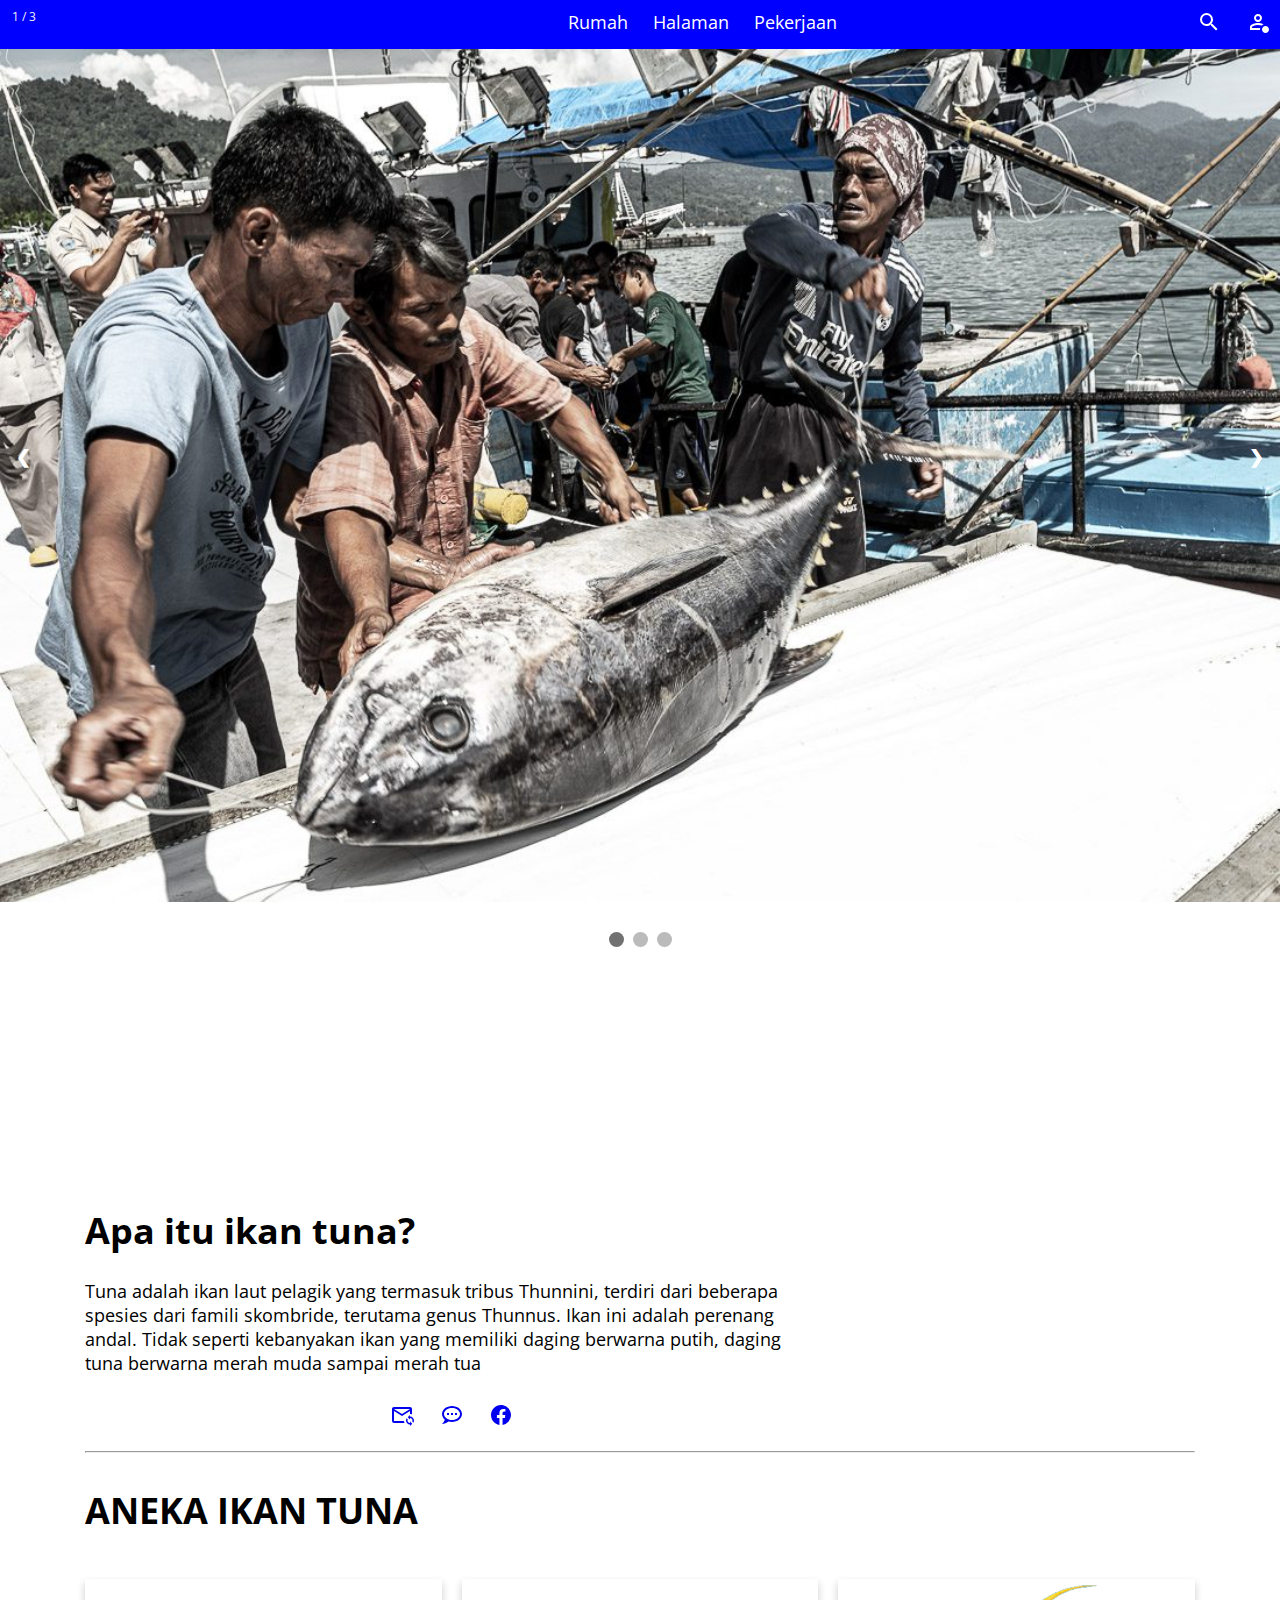
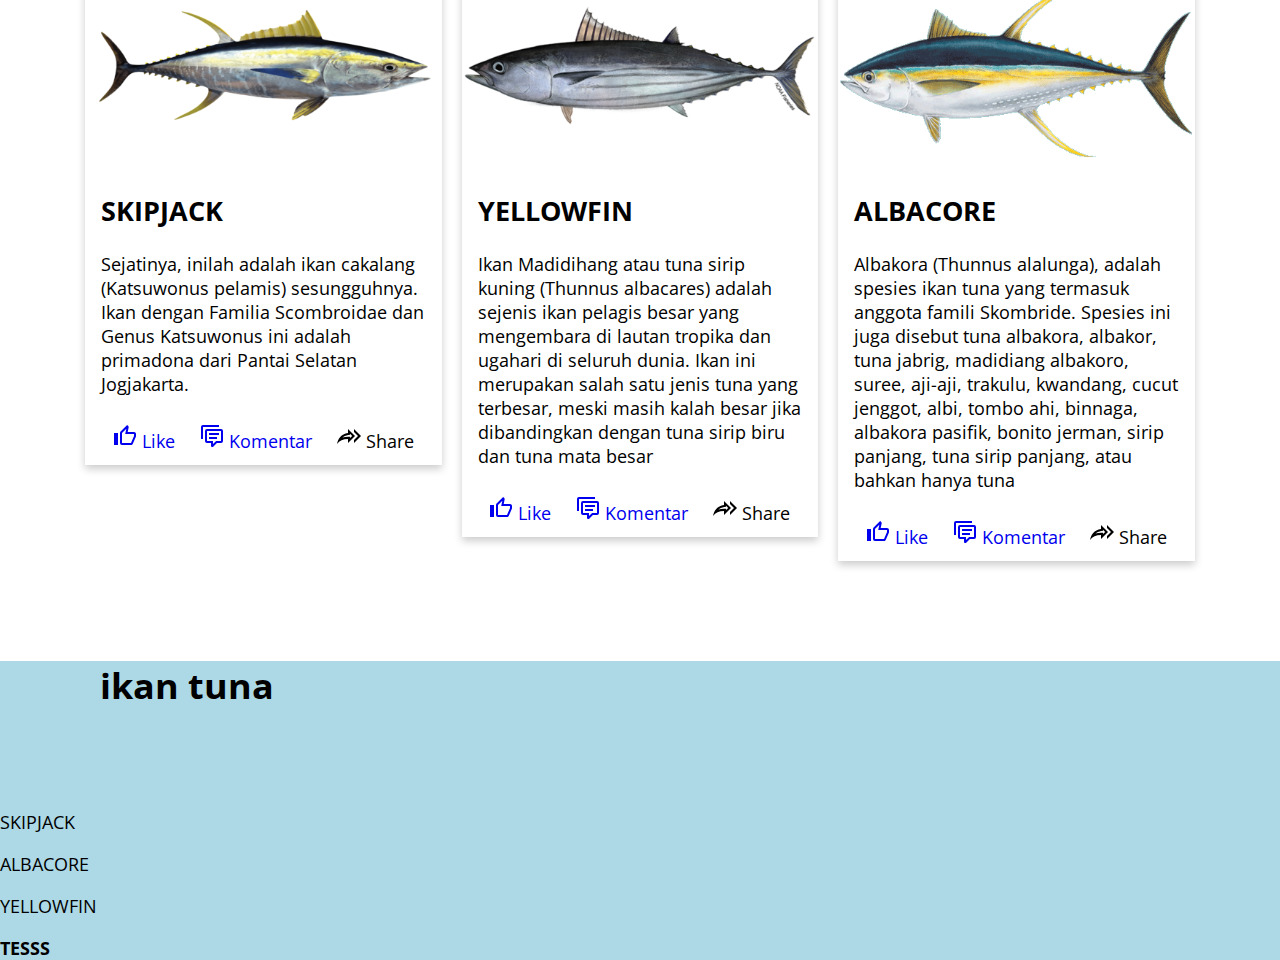
==== index.html @ e941febb "first commit" ====
<!DOCTYPE html>
<html lang="en">
<head>
    <meta charset="UTF-8">
    <meta http-equiv="X-UA-Compatible" content="IE=edge">
    <meta name="viewport" content="width=device-width, initial-scale=1.0">
    <title>MENGENAL TUNA</title>
    <link rel="stylesheet" href="style_saya.css">
</head>
<body>
    <svg xmlns="http://www.w3.org/2000/svg" style="display:none;">
        <symbol id="email" viewBox="0 0 24 24">
            <path fill="currentColor" d="M3 4C1.9 4 1 4.9 1 6V18C1 19.1 1.9 20 3 20H13.5A6.5 6.5 0 0 1 13 18H3V8L11 13L19 8V11A6.5 6.5 0 0 1 19.5 11A6.5 6.5 0 0 1 21 11.18V6C21 4.9 20.1 4 19 4H3M3 6H19L11 11L3 6M19 12L16.75 14.25L19 16.5V15C20.38 15 21.5 16.12 21.5 17.5C21.5 17.9 21.41 18.28 21.24 18.62L22.33 19.71C22.75 19.08 23 18.32 23 17.5C23 15.29 21.21 13.5 19 13.5V12M15.67 15.29C15.25 15.92 15 16.68 15 17.5C15 19.71 16.79 21.5 19 21.5V23L21.25 20.75L19 18.5V20C17.62 20 16.5 18.88 16.5 17.5C16.5 17.1 16.59 16.72 16.76 16.38L15.67 15.29Z" />
        </symbol>
        <symbol id="facebook" viewBox="0 0 24 24">
            <path fill="currentColor" d="M12 2.04C6.5 2.04 2 6.53 2 12.06C2 17.06 5.66 21.21 10.44 21.96V14.96H7.9V12.06H10.44V9.85C10.44 7.34 11.93 5.96 14.22 5.96C15.31 5.96 16.45 6.15 16.45 6.15V8.62H15.19C13.95 8.62 13.56 9.39 13.56 10.18V12.06H16.34L15.89 14.96H13.56V21.96A10 10 0 0 0 22 12.06C22 6.53 17.5 2.04 12 2.04Z" />
        </symbol>
        <symbol id="whatsapp" viewBox="0 0 24 24">
            <path fill="currentColor" d="M12 3C6.5 3 2 6.58 2 11C2.05 13.15 3.06 15.17 4.75 16.5C4.75 17.1 4.33 18.67 2 21C4.37 20.89 6.64 20 8.47 18.5C9.61 18.83 10.81 19 12 19C17.5 19 22 15.42 22 11S17.5 3 12 3M12 17C7.58 17 4 14.31 4 11S7.58 5 12 5 20 7.69 20 11 16.42 17 12 17M17 12V10H15V12H17M13 12V10H11V12H13M9 12V10H7V12H9Z" />
        </symbol>
        <symbol id="like" viewBox="0 0 24 24">
            <path fill="currentColor" d="M5,9V21H1V9H5M9,21A2,2 0 0,1 7,19V9C7,8.45 7.22,7.95 7.59,7.59L14.17,1L15.23,2.06C15.5,2.33 15.67,2.7 15.67,3.11L15.64,3.43L14.69,8H21C22.11,8 23,8.9 23,10V12C23,12.26 22.95,12.5 22.86,12.73L19.84,19.78C19.54,20.5 18.83,21 18,21H9M9,19H18.03L21,12V10H12.21L13.34,4.68L9,9.03V19Z" />
        </symbol>
        <symbol id="comment" viewBox="0 0 24 24">
            <path fill="currentColor" d="M12,23A1,1 0 0,1 11,22V19H7A2,2 0 0,1 5,17V7A2,2 0 0,1 7,5H21A2,2 0 0,1 23,7V17A2,2 0 0,1 21,19H16.9L13.2,22.71C13,22.89 12.76,23 12.5,23H12M13,17V20.08L16.08,17H21V7H7V17H13M3,15H1V3A2,2 0 0,1 3,1H19V3H3V15M9,9H19V11H9V9M9,13H17V15H9V13Z" />
        </symbol>
        <symbol id="share" viewBox="0 0 24 24">
            <path fill="currentColor" d="M13 9.8V10.7L11.3 10.9C8.7 11.3 6.8 12.3 5.4 13.6C7.1 13.1 8.9 12.8 11 12.8H13V14.1L15.2 12L13 9.8M11 5L18 12L11 19V14.9C6 14.9 2.5 16.5 0 20C1 15 4 10 11 9M17 8V5L24 12L17 19V16L21 12" />
        </symbol>
        <symbol id="search" viewBox="0 0 24 24">
            <path fill="currentColor" d="M9.5,3A6.5,6.5 0 0,1 16,9.5C16,11.11 15.41,12.59 14.44,13.73L14.71,14H15.5L20.5,19L19,20.5L14,15.5V14.71L13.73,14.44C12.59,15.41 11.11,16 9.5,16A6.5,6.5 0 0,1 3,9.5A6.5,6.5 0 0,1 9.5,3M9.5,5C7,5 5,7 5,9.5C5,12 7,14 9.5,14C12,14 14,12 14,9.5C14,7 12,5 9.5,5Z" />
        </symbol>
        <symbol id="user" viewBox="0 0 24 24">
            <path fill="currentColor" d="M14 20H4V17C4 14.3 9.3 13 12 13C13.5 13 15.9 13.4 17.7 14.3C16.9 14.6 16.3 15 15.7 15.5C14.6 15.1 13.3 14.9 12 14.9C9 14.9 5.9 16.4 5.9 17V18.1H14.2C14.1 18.5 14 19 14 19.5V20M23 19.5C23 21.4 21.4 23 19.5 23S16 21.4 16 19.5 17.6 16 19.5 16 23 17.6 23 19.5M12 6C13.1 6 14 6.9 14 8S13.1 10 12 10 10 9.1 10 8 10.9 6 12 6M12 4C9.8 4 8 5.8 8 8S9.8 12 12 12 16 10.2 16 8 14.2 4 12 4Z" />
        </symbol>
    </svg>
    <div class="penampung-full" style="background-color:blue;">
        <div class="baris">
            <div class="kolom-8">
                <ul class="navigasi text-right">
                    <li>
                        <a href="#">Rumah</a>
                    </li>
                    <li>
                        <a href="Halaman.html">Halaman</a>
                    </li>
                    <li>
                        <a href="Pekerjaan.html">Pekerjaan</a>
                    </li>
                </ul>
            </div>
            <div class="kolom-4">
                <ul class="navigasi-icon text-right">
                    <li>
                        <a href="#buka-modal" style="color:white;">
                            <svg width="24" height="24">
                                <use xlink:href="#search" />
                            </svg>
                        </a>
                    </li>
                    <li>
                        <a href="#" style="color:white;">
                            <svg width="24" height="24">
                                <use xlink:href="#user" />
                            </svg>
                        </a>
                        <ul>
                            <li>
                                <a href="#">Register</a>
                            </li>
                            <li>
                                <a href="#">Login</a>
                            </li>
                        </ul>
                    </li>
                </ul>
            </div>
        </div>
    </div> 
    <div class="modal-window" id="buka-modal">
        <div>
            <a href="#tutup-modal" class="modal-close">
                Tutup &times;
            </a>
            <input type="text" placeholder="Cari..." />
        </div>
    </div>
    <div class="header">
 <!--       <div class="title">
                <div class="slideshow-container"> -->
                    <div class="mySlides fade">
                        <div class="numbertext">1 / 3</div>
                        <img src="image/Ikan-Tuna-Padang41d1.jpg" style="width:100%">
                    </div>
                    <div class="mySlides fade">
                        <div class="numbertext">2 / 3</div>
                        <img src="image/Pembongkaran-Tuna-Segar-Bitung.jpg" style="width:100%">
                  </div>
                    <div class="mySlides fade">
                        <div class="numbertext">3 / 3</div>
                        <img src="image/pexels-arthouse-studio-4628207.jpg" style="width:100%">

                    </div>
                    <a class="prev" onclick="plusSlides(-1)">&#10094;</a>
                    <a class="next" onclick="plusSlides(1)">&#10095;</a>
                </div>
            <br>
                    <div style="text-align:center">
                        <span class="dot" onclick="currentSlide(1)"></span>
                        <span class="dot" onclick="currentSlide(2)"></span>
                        <span class="dot" onclick="currentSlide(3)"></span>
                <!--</div>-->

       <!-- </div>-->
    </div>
    <div class="penampung" style="margin-top:10px;">
        <div class="baris">
            <div class="kolom-12 kolom-xl-8">
                <h1 class="ikan">Apa itu ikan tuna?</h1>
                <p>Tuna adalah ikan laut pelagik yang termasuk tribus Thunnini, terdiri dari beberapa spesies dari famili skombride, terutama genus Thunnus. Ikan ini adalah perenang andal. Tidak seperti kebanyakan ikan yang memiliki daging berwarna putih, daging tuna berwarna merah muda sampai merah tua</p>
                <ul class="navigasi-icon text-center">
                    <li>
                        <a href="#">
                            <svg width="24" height="24">
                                <use xlink:href="#email" />
                            </svg>
                        </a>
                    </li>
                    <li>
                        <a href="#">
                            <svg width="24" height="24">
                                <use xlink:href="#whatsapp" />
                            </svg>
                        </a>
                    </li>
                    <li>
                        <a href="#">
                            <svg width="24" height="24">
                                <use xlink:href="#facebook" />
                            </svg>
                        </a>
                    </li>
                </ul>
            </div>
            <!--<div class="kolom-12 kolom-xl-4">
               <img class="img-bulat" src="image/fotoku1.png" alt="" style="width:320px; height: 240px;"/>
            </div> -->
        </div>
        <hr />
        <div class="baris">
            <div class="kolom-12">
                <h1>ANEKA IKAN TUNA</h1>
            </div>
            <div class="kolom-12 kolom-md-6 kolom-lg-6 kolom-xl-4">
                <div class="kartu">
                    <img src="image/2.png" />
                    <div class="penampung-kartu">
                        <h2>SKIPJACK</h2>
                        <p>Sejatinya, inilah adalah ikan cakalang (Katsuwonus pelamis) sesungguhnya. Ikan dengan Familia Scombroidae dan Genus Katsuwonus ini adalah primadona dari Pantai Selatan Jogjakarta.</p>
                        <ul class="navigasi-icon text-center">
                            <li>
                                <a href="#">
                                    <svg width="24" height="24">
                                        <use xlink:href="#like" />
                                    </svg>
                                    Like
                                </a>
                            </li>
                            <li>
                                <a href="#">
                                    <svg width="24" height="24">
                                        <use xlink:href="#comment" />
                                    </svg>
                                    Komentar
                                </a>
                            </li>
                            <li>
                                <a hre="#">
                                    <svg width="24" height="24">
                                        <use xlink:href="#share" />
                                    </svg>
                                    Share
                                </a>
                            </li>
                        </ul>
                    </div>
                </div>
            </div>
            <div class="kolom-12 kolom-md-6 kolom-lg-6 kolom-xl-4">
                <div class="kartu">
                    <img src="image/3.png" />
                    <div class="penampung-kartu">
                        <h2>YELLOWFIN</h2>
                        <p>Ikan Madidihang atau tuna sirip kuning (Thunnus albacares) adalah sejenis ikan pelagis besar yang mengembara di lautan tropika dan ugahari di seluruh dunia. Ikan ini merupakan salah satu jenis tuna yang terbesar, meski masih kalah besar jika dibandingkan dengan tuna sirip biru dan tuna mata besar</p>
                        <ul class="navigasi-icon text-center">
                            <li>
                                <a href="#">
                                    <svg width="24" height="24">
                                        <use xlink:href="#like" />
                                    </svg>
                                    Like
                                </a>
                            </li>
                            <li>
                                <a href="#">
                                    <svg width="24" height="24">
                                        <use xlink:href="#comment" />
                                    </svg>
                                    Komentar
                                </a>
                            </li>
                            <li>
                                <a hre="#">
                                    <svg width="24" height="24">
                                        <use xlink:href="#share" />
                                    </svg>
                                    Share
                                </a>
                            </li>
                        </ul>
                    </div>
                </div>
            </div>
            <div class="kolom-12 kolom-md-6 kolom-lg-6 kolom-xl-4">
                <div class="kartu">
                    <img src="image/1.gif" />
                    <div class="penampung-kartu">
                        <h2>ALBACORE</h2>
                        <p>Albakora (Thunnus alalunga), adalah spesies ikan tuna yang termasuk anggota famili Skombride. Spesies ini juga disebut tuna albakora, albakor, tuna jabrig, madidiang albakoro, suree, aji-aji, trakulu, kwandang, cucut jenggot, albi, tombo ahi, binnaga, albakora pasifik, bonito jerman, sirip panjang, tuna sirip panjang, atau bahkan hanya tuna</p>
                        <ul class="navigasi-icon text-center">
                            <li>
                                <a href="#">
                                    <svg width="24" height="24">
                                        <use xlink:href="#like" />
                                    </svg>
                                    Like
                                </a>
                            </li>
                            <li>
                                <a href="#">
                                    <svg width="24" height="24">
                                        <use xlink:href="#comment" />
                                    </svg>
                                    Komentar
                                </a>
                            </li>
                            <li>
                                <a hre="#">
                                    <svg width="24" height="24">
                                        <use xlink:href="#share" />
                                    </svg>
                                    Share
                                </a>
                            </li>
                        </ul>
                    </div>
                </div>
            </div>
        </div>
    </div>
    <div class="footer">
        <h1 class="nama">ikan tuna</h1>
        <p> SKIPJACK </p>
        <p> ALBACORE </p>
        <p> YELLOWFIN </p>
        <B> TESSS</B>
        

        

    </div>
        
    <script>
        let slideIndex = 0;
        showSlides();
        
        function showSlides() {
          let i;
          let slides = document.getElementsByClassName("mySlides");
          let dots = document.getElementsByClassName("dot");
          for (i = 0; i < slides.length; i++) {
            slides[i].style.display = "none";  
          }
          slideIndex++;
          if (slideIndex > slides.length) {slideIndex = 1}    
          for (i = 0; i < dots.length; i++) {
            dots[i].className = dots[i].className.replace(" active", "");
          }
          slides[slideIndex-1].style.display = "block";  
          dots[slideIndex-1].className += " active";
          setTimeout(showSlides, 2000); // Change image every 2 seconds
        }
        </script>
</body>
   
</html>
---- style_saya.css ----
@import url("https://fonts.googleapis.com/css?family=Merriweather|Open+Sans");
/*@import url("gambar.css");*/
body {
    font-family: "Open Sans", sans-serif;
    font-size: 18px;
    margin: 0;
    padding: 0;
}
.navigasi{
    list-style: none;
    margin: 0;
    padding: 0;
    overflow: hidden;
    background-color: blue;
    text-align: center;
}
.navigasi li {
    display: inline-block;
}
.navigasi li a {
    display:block;
    padding:10px;
    color:white;
    text-decoration : none;
}
.navigasi li a:hover {
    background-color: black;
}
.navigasi-icon {
    list-style: none;
    margin: 0;
    padding: 0;
    overflow: hidden;
}
.navigasi-icon li {
    display: inline-block;
}
.navigasi-icon li a {
    display: block;
    text-decoration: none;
    padding: 5px;
    margin: 5px;
}
.navigasi-icon li a:hover {
    transform: scale(1.2);
}
.text-center {
    text-align: center;
}
.title {
    position: absolute;
    top : 20%;
    width: 100%;
}
.title h1 {
    color: blue;
    text-align: center;
    
}
@media (min-width : 360px) {
    .header {
        height: 35vh;
        
    }
}
@media (min-width : 576px) {
    .header {
        height: 55vh;
    }
}
@media (min-width : 992px) {
    .header {
        height: 95vh;
    }
}
.penampung {
    margin-left: auto;
    margin-right: auto;
    padding-left: 15px;
    padding-right: 15px;
}
.penampung-full {
    width: 100%;
    margin-left: auto;
    margin-right: auto;
}
/*Small (sm)*/
@media(min-width:576px){
    .penampung {
        width: 540px;
    }
}
/*Medium (md)*/
@media(min-width:768px){
    .penampung {
        width: 720px;
    }
}
/*Large (lg)*/
@media(min-width:992px){
    .penampung {
        width: 960px;
    }
}
/*Extra Large (xl)*/
@media(min-width:1200px){
    .penampung {
        width: 1140px;
    }
}
/*Extra extra large (xxl)*/
@media(min-width:1400px){
    .penampung {
        width: 1320px;
    }
}
.baris {
    display: grid;
    grid-template-columns: repeat(12, 1fr);
    grid-gap: 20px;
}
.kolom-1 {
    grid-column: span 1;
}
.kolom-2 {
    grid-column: span 2;
}
.kolom-3 {
    grid-column: span 3;
}
.kolom-4 {
    grid-column: span 4;
}
.kolom-5 {
    grid-column: span 5;
}
.kolom-6 {
    grid-column: span 6;
}
.kolom-7 {
    grid-column: span 7;
}
.kolom-8 {
    grid-column: span 8;
}
.kolom-9 {
    grid-column: span 9;
}
.kolom-10 {
    grid-column: span 10;
}
.kolom-11 {
    grid-column: span 11;
}
.kolom-12 {
    grid-column: span 12;
}
/*Kolom medium (kolom-md)*/
@media(min-width:768px) {
    .kolom-md-1 {
        grid-column: span 1;
    }
    .kolom-md-2 {
        grid-column: span 2;
    }
    .kolom-md-3 {
        grid-column: span 3;
    }.kolom-md-4 {
        grid-column: span 4;
    }.kolom-md-5 {
        grid-column: span 5;
    }.kolom-md-6 {
        grid-column: span 6;
    }.kolom-md-7 {
        grid-column: span 7;
    }.kolom-md-8 {
        grid-column: span 8;
    }.kolom-md-9 {
        grid-column: span 9;
    }.kolom-md-10 {
        grid-column: span 10;
    }.kolom-md-11 {
        grid-column: span 11;
    }.kolom-md-12 {
        grid-column: span 12;
    }
}
/*Kolom large (kolom-lg)*/
@media(min-width:922px) {
    .kolom-lg-1 {
        grid-column: span 1;
    }
    .kolom-lg-2 {
        grid-column: span 2;
    }
    .kolom-lg-3 {
        grid-column: span 3;
    }.kolom-lg-4 {
        grid-column: span 4;
    }.kolom-lg-5 {
        grid-column: span 5;
    }.kolom-lg-6 {
        grid-column: span 6;
    }.kolom-lg-7 {
        grid-column: span 7;
    }.kolom-lg-8 {
        grid-column: span 8;
    }.kolom-lg-9 {
        grid-column: span 9;
    }.kolom-lg-10 {
        grid-column: span 10;
    }.kolom-lg-11 {
        grid-column: span 11;
    }.kolom-lg-12 {
        grid-column: span 12;
    }
}
/*Kolom extra large*/
@media(min-width:1200px) {
    .kolom-xl-1 {
        grid-column: span 1;
    }
    .kolom-xl-2 {
        grid-column: span 2;
    }
    .kolom-xl-3 {
        grid-column: span 3;
    }.kolom-xl-4 {
        grid-column: span 4;
    }.kolom-xl-5 {
        grid-column: span 5;
    }.kolom-xl-6 {
        grid-column: span 6;
    }.kolom-xl-7 {
        grid-column: span 7;
    }.kolom-xl-8 {
        grid-column: span 8;
    }.kolom-xl-9 {
        grid-column: span 9;
    }.kolom-xl-10 {
        grid-column: span 10;
    }.kolom-xl-11 {
        grid-column: span 11;
    }.kolom-xl-12 {
        grid-column: span 12;
    }
}
/*Kolom extra extra large */
@media(min-width:1400px) {
    .kolom-xxl-1 {
        grid-column: span 1;
    }
    .kolom-xxl-2 {
        grid-column: span 2;
    }
    .kolom-xxl-3 {
        grid-column: span 3;
    }.kolom-xxl-4 {
        grid-column: span 4;
    }.kolom-xxl-5 {
        grid-column: span 5;
    }.kolom-xxl-6 {
        grid-column: span 6;
    }.kolom-xxl-7 {
        grid-column: span 7;
    }.kolom-xxl-8 {
        grid-column: span 8;
    }.kolom-xxl-9 {
        grid-column: span 9;
    }.kolom-xxl-10 {
        grid-column: span 10;
    }.kolom-xxl-11 {
        grid-column: span 11;
    }.kolom-xxl-12 {
        grid-column: span 12;
    }
}
/* ============== KOMPONEN =============== */
/*.img-bulat {
    border-radius: 50%;
    border:5px solid blue;
    box-shadow: 0 4px 8px 0 rgba(0,0,0,1);
}*/

.kartu {
    box-shadow: 0 4px 8px 0 rgba(0,0,0,0.2);
    transition: 0.3s;
}
.penampung-kartu {
    padding: 2px 16px;
}
.kartu img {
    width: 100%;
    border-radius: 10px 10px 0 0;
}
.text-left {
    text-align: left;
}
.text-right {
    text-align: right;
}

/* Modal */
.modal-window {
    position: fixed;
    background-color: rgba(200,200,200,0.75);
    top: 0;
    right: 0;
    bottom: 0;
    left: 0;
    z-index: 999;
    opacity: 0;
    pointer-events: none;
}
.modal-window:target {
    opacity: 1;
    pointer-events: auto;
}
.modal-close {
    color:black;
    line-height: 50px;
    font-size: 80%;
    position: absolute;
    right: 0;
    text-align: center;
    top:0;
    width: 70px;
    text-decoration: none;
}
.modal-close:hover {
    color:gray;
}
.modal-window > div {
    width: 400px;
    position: relative;
    margin: 10% auto;
    padding : 2rem;
    background: white;
    color: gray;
}
.modal-window input[type=text] {
    width: 100%;
    padding: 12px 20px;
    margin: 8px 0;
    box-sizing: border-box;
}

/* Dropdown*/
.navigasi-icon li ul {
    background-color: black;
    visibility: hidden;
    opacity: 0;
    position: absolute;
    right: 0;
    display: none;
    text-align: left;
    padding-left: 0;
}
.navigasi-icon li ul li a {
    width: 90%;
    color: white;
}
.navigasi-icon li:hover > ul,
.navigasi-icon li ul li a:hover {
    visibility: visible;
    opacity: 1;
    display: block;
    color: red;
    transform: scale(1);
}
.navigasi-icon li ul li {
    clear: both;
    width: 100%;
}
* {box-sizing:border-box}
.slideshow-container {
    max-width: 1000px;
    position: relative;
    margin: auto;
  }
  .mySlides {
    display: none;
  }
  .prev, .next {
    cursor: pointer;
    position: absolute;
    top: 50%;
    width: auto;
    margin-top: -22px;
    padding: 16px;
    color: white;
    font-weight: bold;
    font-size: 18px;
    transition: 0.6s ease;
    border-radius: 0 3px 3px 0;
    user-select: none;
  }
  .next {
    right: 0;
    border-radius: 3px 0 0 3px;
  }
  .prev:hover, .next:hover {
    background-color: rgba(0,0,0,0.8);
  }
  .text {
    color: #f2f2f2;
    font-size: 15px;
    padding: 8px 12px;
    position: absolute;
    bottom: 8px;
    width: 100%;
    text-align: center;
  }
  .numbertext {
    color: #f2f2f2;
    font-size: 12px;
    padding: 8px 12px;
    position: absolute;
    top: 0;
  }
  .dot {
    cursor: pointer;
    height: 15px;
    width: 15px;
    margin: 0 2px;
    background-color: #bbb;
    border-radius: 50%;
    display: inline-block;
    transition: background-color 0.6s ease;
  }
  .active, .dot:hover {
    background-color: #717171;
  }
  .fade {
    animation-name: fade;
    animation-duration: 1.5s;
  }
  
  @keyframes fade {
    from {opacity: .4}
    to {opacity: 1}
  }
  .ikan {
    padding-top: 220px;
  }
  .footer {
    background-color: lightblue;
  }
  .nama {
    margin: 100px;
  }
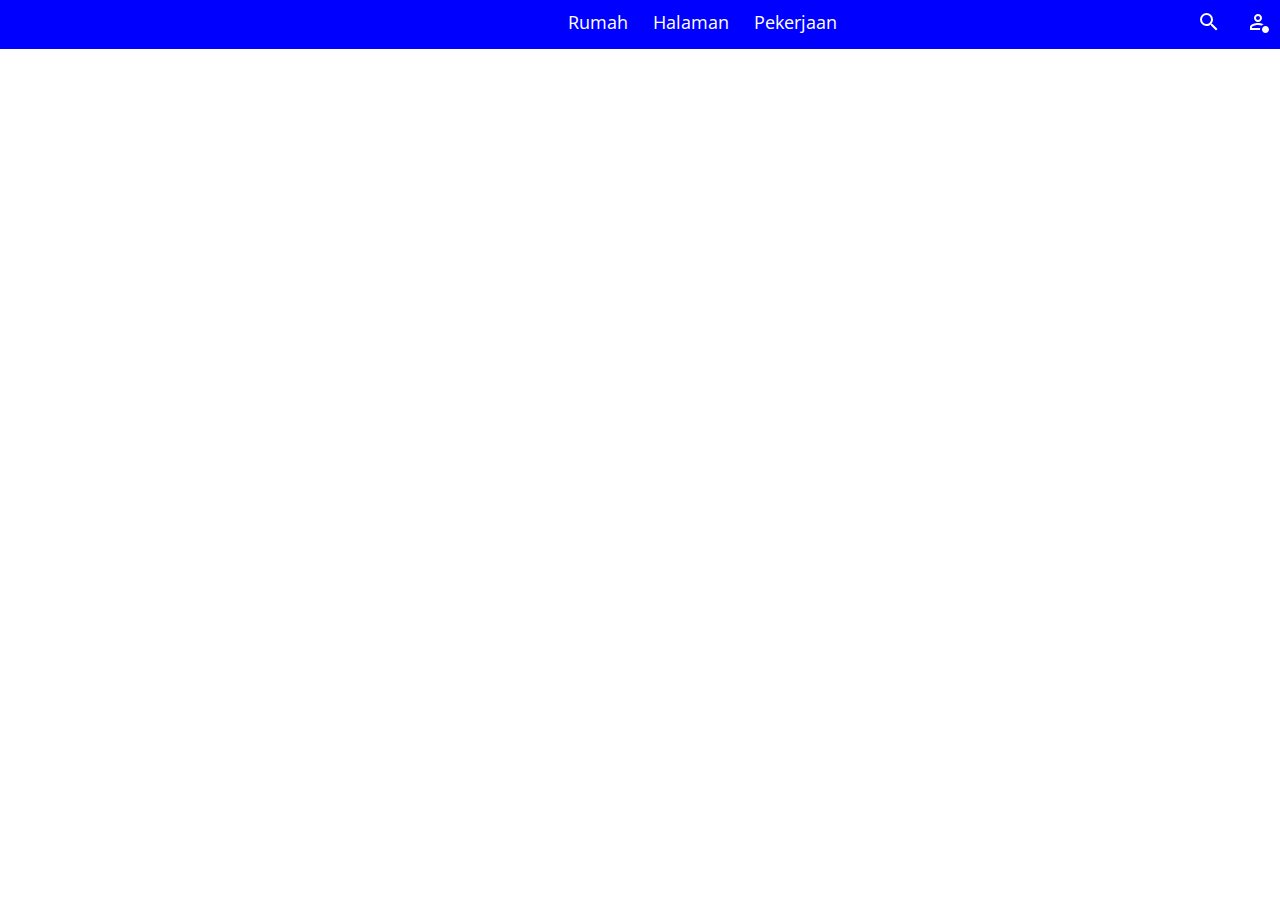
==== commit c993b64b: "tes" ====
--- a/index.html
+++ b/index.html
@@ -7,7 +7,7 @@
     <title>MENGENAL TUNA</title>
     <link rel="stylesheet" href="style_saya.css">
 </head>
-<body>
+<body onload = "JavaScript:AutoRefresh(10000);">
     <svg xmlns="http://www.w3.org/2000/svg" style="display:none;">
         <symbol id="email" viewBox="0 0 24 24">
             <path fill="currentColor" d="M3 4C1.9 4 1 4.9 1 6V18C1 19.1 1.9 20 3 20H13.5A6.5 6.5 0 0 1 13 18H3V8L11 13L19 8V11A6.5 6.5 0 0 1 19.5 11A6.5 6.5 0 0 1 21 11.18V6C21 4.9 20.1 4 19 4H3M3 6H19L11 11L3 6M19 12L16.75 14.25L19 16.5V15C20.38 15 21.5 16.12 21.5 17.5C21.5 17.9 21.41 18.28 21.24 18.62L22.33 19.71C22.75 19.08 23 18.32 23 17.5C23 15.29 21.21 13.5 19 13.5V12M15.67 15.29C15.25 15.92 15 16.68 15 17.5C15 19.71 16.79 21.5 19 21.5V23L21.25 20.75L19 18.5V20C17.62 20 16.5 18.88 16.5 17.5C16.5 17.1 16.59 16.72 16.76 16.38L15.67 15.29Z" />
@@ -90,17 +90,26 @@
                 <div class="slideshow-container"> -->
                     <div class="mySlides fade">
                         <div class="numbertext">1 / 3</div>
+                        <img src="http://metabase.ptlss.co.id:3000/dashboard/6-bone-finding-in-packing-area" style="width:100%">
+                    </div>
+                    <div class="mySlides fade">
+                        <div class="numbertext">2 / 10</div>
+                        <img src="image/Pembongkaran-Tuna-Segar-Bitung.jpg" style="width:100%">
+                    </div>
+                    <div class="mySlides fade">
+                        <div class="numbertext">3 / 10</div>
+                        <img src="image/pexels-arthouse-studio-4628207.jpg" style="width:100%">
+                    </div>
+
+                    <div class="mySlides fade">
+                        <div class="numbertext">4 / 10</div>
                         <img src="image/Ikan-Tuna-Padang41d1.jpg" style="width:100%">
                     </div>
                     <div class="mySlides fade">
-                        <div class="numbertext">2 / 3</div>
-                        <img src="image/Pembongkaran-Tuna-Segar-Bitung.jpg" style="width:100%">
-                  </div>
-                    <div class="mySlides fade">
-                        <div class="numbertext">3 / 3</div>
-                        <img src="image/pexels-arthouse-studio-4628207.jpg" style="width:100%">
-
-                    </div>
+                        <div class="numbertext">4/4</div>
+                        <iframe src="" frameborder="0" width="700px" height="100%">
+                    </div>
+
                     <a class="prev" onclick="plusSlides(-1)">&#10094;</a>
                     <a class="next" onclick="plusSlides(1)">&#10095;</a>
                 </div>
@@ -109,6 +118,8 @@
                         <span class="dot" onclick="currentSlide(1)"></span>
                         <span class="dot" onclick="currentSlide(2)"></span>
                         <span class="dot" onclick="currentSlide(3)"></span>
+                        <span class="dot" onclick="currentSlide(4)"></span>
+                        <span class="dot" onclick="currentSlide(5)"></span>
                 <!--</div>-->
 
        <!-- </div>-->
@@ -291,6 +302,14 @@
           setTimeout(showSlides, 2000); // Change image every 2 seconds
         }
         </script>
+
+    <script type = "text/JavaScript">
+        <!--
+            function AutoRefresh( t ) {
+              setTimeout("location.reload(true);", t);
+            }
+        //-->
+    </script>
 </body>
    
 </html>
